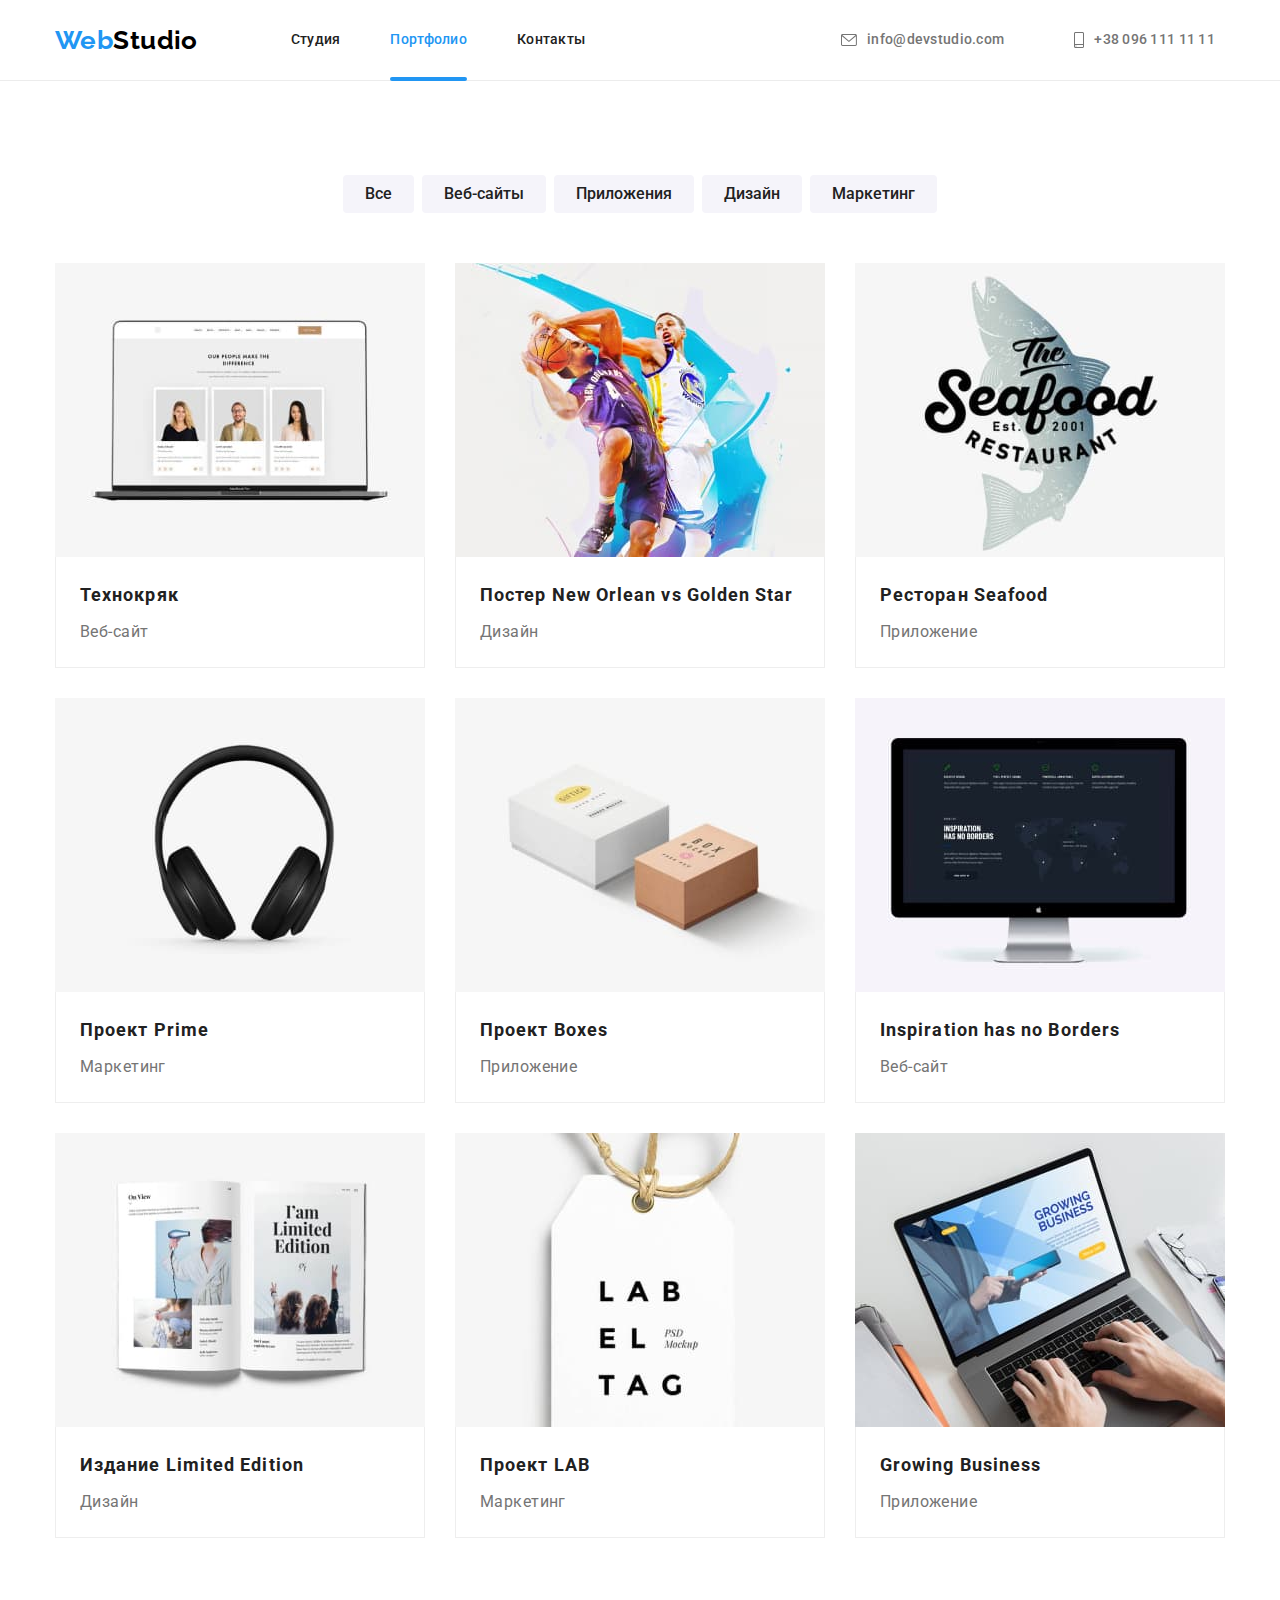
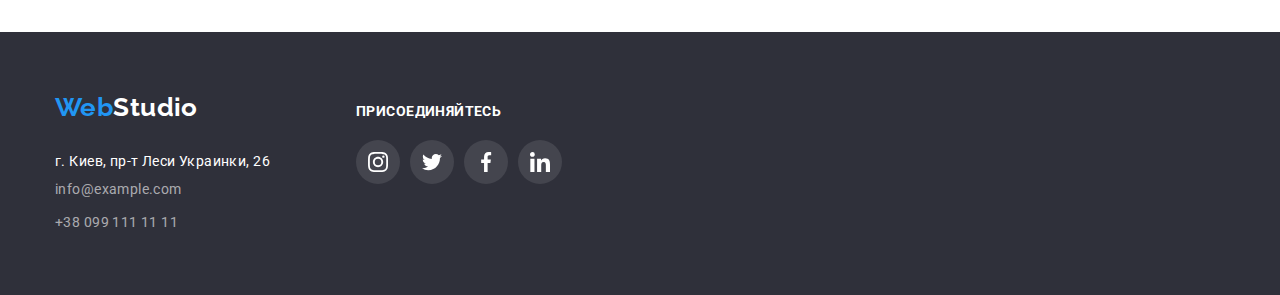
==== portfolio.html @ 467b0029 "add files" ====
<!DOCTYPE html>
<html lang="ru">
  <head>
    <meta charset="UTF-8" />
    <meta http-equiv="X-UA-Compatible" content="IE=edge" />
    <meta name="viewport" content="width=device-width, initial-scale=1.0" />
    <title>Portfolio</title>
    <link
      rel="stylesheet"
      href="https://cdnjs.cloudflare.com/ajax/libs/modern-normalize/1.0.0/modern-normalize.min.css"
    />
    <link rel="stylesheet" href="./css/styles.css" />
    <link rel="preconnect" href="https://fonts.googleapis.com" />
    <link rel="preconnect" href="https://fonts.gstatic.com" crossorigin />
    <link
      href="https://fonts.googleapis.com/css2?family=Raleway:wght@700&family=Roboto:wght@400;500;700;900&display=swap"
      rel="stylesheet"
    />
  </head>
  <body>
    <header class="page-header">
      <div class="container flex-container">
        <nav class="page-nav">
          <a class="logo" href="./index.html"><span class="logo-secondary">Web</span>Studio</a>
          <ul class="menu list">
            <li class="item">
              <a class="link" href="./index.html">Студия</a>
            </li>
            <li class="item">
              <a class="link active-list" href="./portfolio.html">Портфолио</a>
            </li>
            <li class="item">
              <a class="link" href="">Контакты</a>
            </li>
          </ul>
        </nav>

        <ul class="contacts list">
          <li class="item">
            <a class="link" href="mailto:info@devstudio.com">
              <svg class="contacts-icon" width="16" height="12">
                <use href="./images/svg/icons.svg#icon-envelope"></use>
              </svg>
              <span>info@devstudio.com</span></a
            >
          </li>
          <li class="item">
            <a class="link" href="tel:+380961111111">
              <svg class="contacts-icon" width="10" height="16">
                <use href="./images/svg/icons.svg#icon-smartphone"></use>
              </svg>
              <span>+38 096 111 11 11</span>
            </a>
          </li>
        </ul>
      </div>
    </header>

    <main>
      <section class="section portfolio">
        <div class="container">
          <h2 class="visually-hidden">Портфолио</h2>
          <!-- Кнопки -->
          <ul class="portfolio-buttons list">
            <li class="item">
              <button class="button" type="button">Все</button>
            </li>
            <li class="item">
              <button class="button" type="button">Веб-сайты</button>
            </li>
            <li class="item">
              <button class="button" type="button">Приложения</button>
            </li>
            <li class="item">
              <button class="button" type="button">Дизайн</button>
            </li>
            <li class="item">
              <button class="button" type="button">Маркетинг</button>
            </li>
          </ul>

          <!-- Карточки портфолио -->
          <ul class="portfolio-gallery list">
            <li class="item">
              <div class="thumb">
                <img
                  class="portfolio-img"
                  src="./images/portfolio/project1.jpg"
                  alt="Технокряк"
                  width="370"
                />
                <div class="overlay">
                  <p class="overlay-text">
                    Ресурс предлагает комплексные предложения с разным уровнем функционала и
                    сервисов. Все это позволит посетителю получить исчерпывающие сведения о компании
                    или частном лице.
                  </p>
                </div>
              </div>

              <div class="portfolio-box">
                <h3 class="portfolio-title">Технокряк</h3>
                <p class="portfolio-text">Веб-сайт</p>
              </div>
            </li>

            <li class="item">
              <div class="thumb">
                <img
                  class="portfolio-img"
                  src="./images/portfolio/project2.jpg"
                  alt="Постер New Orlean vs Golden Star"
                  width="370"
                />
                <div class="overlay">
                  <p class="overlay-text">
                    Ресурс предлагает комплексные предложения с разным уровнем функционала и
                    сервисов. Все это позволит посетителю получить исчерпывающие сведения о компании
                    или частном лице.
                  </p>
                </div>
              </div>

              <div class="portfolio-box">
                <h3 class="portfolio-title">Постер New Orlean vs Golden Star</h3>
                <p class="portfolio-text">Дизайн</p>
              </div>
            </li>

            <li class="item">
              <div class="thumb">
                <img
                  class="portfolio-img"
                  src="./images/portfolio/project3.jpg"
                  alt="Ресторан Seafood"
                  width="370"
                />
                <div class="overlay">
                  <p class="overlay-text">
                    Ресурс предлагает комплексные предложения с разным уровнем функционала и
                    сервисов. Все это позволит посетителю получить исчерпывающие сведения о компании
                    или частном лице.
                  </p>
                </div>
              </div>

              <div class="portfolio-box">
                <h3 class="portfolio-title">Ресторан Seafood</h3>
                <p class="portfolio-text">Приложение</p>
              </div>
            </li>

            <li class="item">
              <div class="thumb">
                <img
                  class="portfolio-img"
                  src="./images/portfolio/project4.jpg"
                  alt="Проект Prime"
                  width="370"
                />
                <div class="overlay">
                  <p class="overlay-text">
                    Ресурс предлагает комплексные предложения с разным уровнем функционала и
                    сервисов. Все это позволит посетителю получить исчерпывающие сведения о компании
                    или частном лице.
                  </p>
                </div>
              </div>

              <div class="portfolio-box">
                <h3 class="portfolio-title">Проект Prime</h3>
                <p class="portfolio-text">Маркетинг</p>
              </div>
            </li>

            <li class="item">
              <div class="thumb">
                <img
                  class="portfolio-img"
                  src="./images/portfolio/project5.jpg"
                  alt="Проект Boxes"
                  width="370"
                />
                <div class="overlay">
                  <p class="overlay-text">
                    Ресурс предлагает комплексные предложения с разным уровнем функционала и
                    сервисов. Все это позволит посетителю получить исчерпывающие сведения о компании
                    или частном лице.
                  </p>
                </div>
              </div>

              <div class="portfolio-box">
                <h3 class="portfolio-title">Проект Boxes</h3>
                <p class="portfolio-text">Приложение</p>
              </div>
            </li>

            <li class="item">
              <div class="thumb">
                <img
                  class="portfolio-img"
                  src="./images/portfolio/project6.jpg"
                  alt="Inspiration has no Borders"
                  width="370"
                />
                <div class="overlay">
                  <p class="overlay-text">
                    Ресурс предлагает комплексные предложения с разным уровнем функционала и
                    сервисов. Все это позволит посетителю получить исчерпывающие сведения о компании
                    или частном лице.
                  </p>
                </div>
              </div>
              <div class="portfolio-box">
                <h3 class="portfolio-title">Inspiration has no Borders</h3>
                <p class="portfolio-text">Веб-сайт</p>
              </div>
            </li>

            <li class="item">
              <div class="thumb">
                <img
                  class="portfolio-img"
                  src="./images/portfolio/project7.jpg"
                  alt="Издание Limited Edition"
                  width="370"
                />
                <div class="overlay">
                  <p class="overlay-text">
                    Ресурс предлагает комплексные предложения с разным уровнем функционала и
                    сервисов. Все это позволит посетителю получить исчерпывающие сведения о компании
                    или частном лице.
                  </p>
                </div>
              </div>

              <div class="portfolio-box">
                <h3 class="portfolio-title">Издание Limited Edition</h3>
                <p class="portfolio-text">Дизайн</p>
              </div>
            </li>

            <li class="item">
              <div class="thumb">
                <img
                  class="portfolio-img"
                  src="./images/portfolio/project8.jpg"
                  alt="Проект LAB"
                  width="370"
                />
                <div class="overlay">
                  <p class="overlay-text">
                    Ресурс предлагает комплексные предложения с разным уровнем функционала и
                    сервисов. Все это позволит посетителю получить исчерпывающие сведения о компании
                    или частном лице.
                  </p>
                </div>
              </div>

              <div class="portfolio-box">
                <h3 class="portfolio-title">Проект LAB</h3>
                <p class="portfolio-text">Маркетинг</p>
              </div>
            </li>

            <li class="item">
              <div class="thumb">
                <img
                  class="portfolio-img"
                  src="./images/portfolio/project9.jpg"
                  alt="Growing Business"
                  width="370"
                  height="294"
                />
                <div class="overlay">
                  <p class="overlay-text">
                    Ресурс предлагает комплексные предложения с разным уровнем функционала и
                    сервисов. Все это позволит посетителю получить исчерпывающие сведения о компании
                    или частном лице.
                  </p>
                </div>
              </div>

              <div class="portfolio-box">
                <h3 class="portfolio-title">Growing Business</h3>
                <p class="portfolio-text">Приложение</p>
              </div>
            </li>
          </ul>
        </div>
      </section>
    </main>

    <footer class="footer">
      <div class="container">
        <div class="footer-box">
          <a class="footer-logo logo" href=""><span class="logo-secondary">Web</span>Studio</a>

          <address class="address">
            <ul class="address-list list">
              <li class="item">
                <p class="text-address">г. Киев, пр-т Леси Украинки, 26</p>
              </li>
              <li class="item">
                <a class="footer-contacts" href="mailto:info@example.com">info@example.com</a>
              </li>
              <li class="item">
                <a class="footer-contacts" href="tel:+380991111111"> +38 099 111 11 11</a>
              </li>
            </ul>
          </address>
        </div>
        <div class="join-us">
          <h3 class="join-us-title">Присоединяйтесь</h3>
          <ul class="social-networks list">
            <li class="list-item">
              <a href="" class="link footer-social-networks">
                <svg class="icon" width="20" height="20">
                  <use href="./images/svg/icons.svg#icon-instagram"></use>
                </svg>
              </a>
            </li>
            <li class="list-item">
              <a href="" class="link footer-social-networks">
                <svg class="icon" width="20" height="20">
                  <use href="./images/svg/icons.svg#icon-twitter"></use>
                </svg>
              </a>
            </li>
            <li class="list-item">
              <a href="" class="link footer-social-networks">
                <svg class="icon" width="20" height="20">
                  <use href="./images/svg/icons.svg#icon-facebook"></use>
                </svg>
              </a>
            </li>
            <li class="list-item">
              <a href="" class="link footer-social-networks">
                <svg class="icon" width="20" height="20">
                  <use href="./images/svg/icons.svg#icon-linkedin"></use>
                </svg>
              </a>
            </li>
          </ul>
        </div>
      </div>
    </footer>
  </body>
</html>
---- css/styles.css ----
:root {
  --main-color: #757575;
  --secondary-color: #212121;
  --accent-color: #2196f3;
  --hero-button: #188ce8;
  --primary-white-color: #ffffff;
  --logo-color: #000000;
  --section-bg: #f5f4fa;
  --hero-footer-bg: #2f303a;
  --address-color: rgba(255, 255, 255, 0.6);
}

.list {
  list-style: none;
  padding: 0;
  margin: 0;
}

.link {
  text-decoration: inherit;
}

body {
  font-family: 'Roboto', sans-serif;

  font-size: 14px;
  letter-spacing: 0.03em;
  text-decoration: none;
  font-style: normal;

  color: var(--main-color);
  background-color: var(--primary-white-color);
}

.container {
  width: 1200px;
  margin: 0 auto;
  padding: 0 15px;
}

h1,
h2,
h3,
h4,
h5,
h6,
p {
  margin: 0;
}

img {
  display: block;
  max-width: 100%;
  height: auto;
}

.visually-hidden {
  position: absolute;
  width: 1px;
  height: 1px;
  margin: -1px;
  border: 0;
  padding: 0;
  white-space: nowrap;
  clip-path: inset(100%);
  clip: rect(0 0 0 0);
  overflow: hidden;
}

.section {
  padding-top: 94px;
  padding-bottom: 94px;
}

/* ============== HEADER =============== */
.page-header {
  border-bottom: 1px solid #ececec;
}

.flex-container {
  display: flex;
  align-items: center;
}

.page-nav {
  display: flex;
  align-items: center;
}

.menu {
  display: flex;
}

.logo {
  margin-right: 93px;

  text-decoration: inherit;
  color: var(--logo-color);

  font-family: 'Raleway';
  font-weight: 700;
  font-size: 26px;
  line-height: 1.19;
}

.logo-secondary {
  color: var(--accent-color);
}

/* site nav styles */
.menu .item:not(:last-child) {
  margin-right: 50px;
}

.menu .item {
  position: relative;
}

.menu .link {
  display: block;
  padding-top: 32px;
  padding-bottom: 32px;

  text-decoration: inherit;
  color: var(--secondary-color);
  font-weight: 500;
  line-height: 1.14;
  letter-spacing: 0.02em;

  transition: color 250ms cubic-bezier(0.4, 0, 0.2, 1);
}

.menu .link:hover,
.menu .link:focus {
  color: var(--accent-color);
}

.menu .active-list {
  color: var(--accent-color);
}

.menu .active-list::after {
  position: absolute;
  content: '';
  display: block;
  width: 100%;
  height: 4px;
  bottom: -1px;

  background: #2196f3;
  border-radius: 2px;
}

/* header contacts styles */
.contacts {
  display: flex;
  margin-left: auto;
}

.contacts .item:not(:last-child) {
  margin-right: 50px;
}

.contacts-icon {
  margin-right: 10px;
}

.contacts .link {
  display: flex;
  align-items: center;
  padding: 10px;

  font-weight: 500;
  line-height: 1.14;
  letter-spacing: 0.02em;

  text-decoration: none;
  color: inherit;
  fill: currentColor;

  transition: color 250ms cubic-bezier(0.4, 0, 0.2, 1);
}

.contacts .link:hover,
.contacts .link:focus {
  color: var(--accent-color);
}
/* ============== /HEADER =============== */

/* ============== HERO =============== */

.hero {
  height: 600px;
  max-width: 1600px;
  margin: 0 auto;
  text-align: center;
  background: linear-gradient(rgba(47, 48, 58, 0.4), rgba(47, 48, 58, 0.4)),
    url('../images/hero/hero-background.jpg');
  background-color: #c4c4c4;
  background-repeat: no-repeat;
  background-size: cover;
  background-position: center;
  padding: 200px 0;
}

.hero-title {
  margin: 0 auto;
  margin-bottom: 30px;
  max-width: 700px;

  font-weight: 900;
  font-size: 44px;
  line-height: 1.36;

  letter-spacing: 0.06em;
  text-transform: uppercase;
  color: var(--primary-white-color);
}

.hero-button {
  padding: 10px 32px;

  font-family: 'Roboto', sans-serif;
  font-weight: 700;
  font-size: 16px;
  line-height: 1.88;
  border: none;
  text-align: center;
  letter-spacing: 0.06em;
  color: var(--primary-white-color);

  background-color: var(--accent-color);
  box-shadow: 0px 4px 4px rgba(0, 0, 0, 0.15);
  border-radius: 4px;

  cursor: pointer;
  transition: background-color 250ms cubic-bezier(0.4, 0, 0.2, 1);
}

.hero-button:hover {
  background-color: var(--hero-button);
}

/* ============== /HERO =============== */

/* ============== MODAL =============== */
.backdrop {
  position: fixed;
  z-index: 100;
  top: 0;
  right: 0;
  width: 100%;
  height: 100%;

  background: rgba(0, 0, 0, 0.2);

  opacity: 1;
  transition: opacity 250ms cubic-bezier(0.4, 0, 0.2, 1),
    visibility 250ms cubic-bezier(0.4, 0, 0.2, 1);
}

.backdrop.is-hidden {
  visibility: hidden;
  opacity: 0;
  pointer-events: none;
}

.backdrop.is-hidden .modal {
  opacity: 0;
  transform: translate(-50%, -50%) scale(0.5);
}

.modal {
  position: absolute;
  top: 50%;
  left: 50%;
  opacity: 1;

  background-color: var(--primary-white-color);
  min-width: 528px;
  min-height: 581px;

  transform: translate(-50%, -50%) scale(1);
  transition: transform 250ms cubic-bezier(0.4, 0, 0.2, 1),
    opacity 250ms cubic-bezier(0.4, 0, 0.2, 1);
}

.close-btn {
  position: absolute;
  top: 8px;
  right: 8px;

  display: flex;
  align-items: center;
  justify-content: center;
  margin: 0;
  padding: 0;
  width: 30px;
  height: 30px;
  border-radius: 50%;
  background-color: var(--primary-white-color);
  border: 1px solid rgba(0, 0, 0, 0.1);
  cursor: pointer;
}

/* ============== /MODAL =============== */

/* ============= section особенности работы ============== */
.features {
  display: flex;
}

.features .item:not(:last-child) {
  margin-right: 30px;
}

.features .item {
  flex-basis: calc(100% / 4);
}

.features .thumb {
  display: flex;
  align-items: center;
  justify-content: center;
  margin-bottom: 30px;

  background-color: var(--section-bg);
  border-radius: 4px;
  height: 120px;
}

.features-title {
  margin-bottom: 10px;

  font-family: 'Roboto', sans-serif;
  font-weight: 700;
  line-height: 1.14;
  font-size: 14px;
  text-transform: uppercase;

  color: var(--secondary-color);
}

.features-text {
  line-height: 1.71;
}
/* ============= /section особенности работы ============= */

/* ========== section WORK чем мы занимаемсяа =========== */
.section.work {
  padding-top: 0;
}

.title {
  margin-bottom: 50px;
  font-weight: 700;
  font-size: 36px;
  line-height: 1.17;
  text-align: center;

  color: var(--secondary-color);
}

.work-list {
  display: flex;
}

.work-list .item:not(:last-child) {
  margin-right: 30px;
}

.work-list .item {
  position: relative;
}

.item-title {
  position: absolute;
  bottom: 0;

  padding: 27px 0;
  width: 100%;

  background: rgba(47, 48, 58, 0.8);
  font-weight: 700;
  line-height: 1.14;
  text-align: center;
  text-transform: uppercase;

  color: var(--primary-white-color);
}
/* ============ /section чем мы занимаемсяа =============== */

/* ============== section TEAM =============== */
.team {
  background-color: var(--section-bg);
}

.team-list {
  display: flex;
}

.team-list .item {
  background-color: var(--primary-white-color);
  box-shadow: 0px 1px 3px rgba(0, 0, 0, 0.12), 0px 1px 1px rgba(0, 0, 0, 0.14),
    0px 2px 1px rgba(0, 0, 0, 0.2);
  border-radius: 0px 0px 4px 4px;
}

.team-list .item:not(:last-child) {
  margin-right: 30px;
}

.team-box {
  padding: 30px 32px;
}

.team-member {
  margin-bottom: 10px;

  font-weight: 500;
  font-size: 16px;
  line-height: 1.19;
  text-align: center;
  color: var(--secondary-color);
}

.team-job {
  margin-bottom: 16px;
  font-size: 16px;
  line-height: 1.19;

  text-align: center;
}

.social-networks {
  display: flex;
  align-items: center;
}

.social-networks > .list-item:not(:last-child) {
  margin-right: 10px;
}

.social-networks > .list-item {
  width: 44px;
  height: 44px;
}

.social-networks .link {
  display: block;
  padding: 12px;

  width: 100%;
  height: 100%;
  border-radius: 50%;
  color: #afb1b8;
  fill: currentColor;
  transition: color 250ms cubic-bezier(0.4, 0, 0.2, 1),
    background-color 250ms cubic-bezier(0.4, 0, 0.2, 1);
}

.social-networks .link:hover,
.social-networks .link:focus {
  color: var(--primary-white-color);
  background-color: #2196f3;
}

/* ============== /section TEAM =============== */

/* ============== section REGULAR CUSTOMERS============= */

.clients {
  display: flex;
}

.clients .item:not(:last-child) {
  margin-right: 30px;
}

.clients .item {
  width: 170px;
  height: 92px;
}

.clients .icon-container {
  display: flex;
  justify-content: center;
  align-items: center;

  border: 1px solid #afb1b8;
  border-radius: 4px;
  width: 100%;
  height: 100%;
  color: #afb1b8;
  fill: currentColor;
  transition: color 250ms cubic-bezier(0.4, 0, 0.2, 1), border 250ms cubic-bezier(0.4, 0, 0.2, 1);
}

.clients .icon-container:hover,
.clients .icon-container:focus {
  border: 1px solid var(--accent-color);
  color: var(--accent-color);
}

/* ============== /section REGULAR CUSTOMERS============= */

/* ==============FOOTER =============== */
.footer {
  background: var(--hero-footer-bg);
  padding: 60px 0;
}

.footer .container {
  display: flex;
  align-items: baseline;
}

.footer-box {
  margin-right: 70px;
  width: 231px;
}

.footer-logo {
  display: block;
  margin-bottom: 30px;
  margin-right: 0;

  color: var(--primary-white-color);
}

.text-address {
  font-style: normal;

  color: var(--primary-white-color);
}

.footer-contacts {
  display: block;
  text-decoration: none;
  font-style: normal;
  line-height: 1.71;

  color: var(--address-color);
}

.join-us-title {
  margin-bottom: 20px;

  font-weight: 700;
  font-size: 14px;
  line-height: 1.14;
  text-transform: uppercase;
  color: var(--primary-white-color);
}

.address-list .item:not(:last-child) {
  margin-bottom: 9px;
}

.footer-social-networks {
  background: rgba(255, 255, 255, 0.1);
}

.footer-social-networks .icon {
  color: var(--primary-white-color);
}
/* ============== /FOOTER =============== */

/* ============== portfolio.html =============== */

/* ============== BUTTONS КНОПКИ ПОРТФОЛИО =============== */
.portfolio-buttons {
  display: flex;
  justify-content: center;
  margin-bottom: 50px;
}

.portfolio-buttons .item:not(:last-child) {
  margin-right: 8px;
}

.portfolio-buttons .button {
  padding: 6px 22px;

  background: var(--section-bg);
  color: var(--secondary-color);
  border-radius: 4px;
  border: none;

  font-family: 'Roboto', sans-serif;
  font-weight: 500;
  font-size: 16px;
  line-height: 1.63;
  text-align: center;
  cursor: pointer;
  transition: color 250ms cubic-bezier(0.4, 0, 0.2, 1),
    background-color 250ms cubic-bezier(0.4, 0, 0.2, 1),
    box-shadow 250ms cubic-bezier(0.4, 0, 0.2, 1);
}

.portfolio-buttons .button:hover,
.portfolio-buttons .button:focus {
  background: var(--accent-color);
  color: var(--primary-white-color);

  box-shadow: 0px 3px 1px rgba(0, 0, 0, 0.1), 0px 1px 2px rgba(0, 0, 0, 0.08),
    0px 2px 2px rgba(0, 0, 0, 0.12);
  border-radius: 4px;
}
/* ============== /BUTTONS КНОПКИ ПОРТФОЛИО =============== */

/* ============== ГАЛЕРЕЯ РАБОТ =============== */
.portfolio-gallery {
  display: flex;
  flex-wrap: wrap;
  gap: 30px;
  /* margin-left: -30px;
    margin-top: -30px; */
}

.portfolio-box {
  padding: 20px 24px;
}

.portfolio-title {
  margin-bottom: 4px;
}

.portfolio-gallery .item {
  /* margin-left: 30px;
    margin-top: 30px; */
  flex-basis: calc((100% - 60px) / 3);
  transition: box-shadow 250ms cubic-bezier(0.4, 0, 0.2, 1);
}

.portfolio-gallery .item:hover {
  box-shadow: 0px 1px 1px rgba(0, 0, 0, 0.12), 0px 4px 4px rgba(0, 0, 0, 0.06),
    1px 4px 6px rgba(0, 0, 0, 0.16);
}

/* ====== OVERLAY ======== */

.thumb {
  position: relative;
  overflow: hidden;
}

.overlay {
  position: absolute;
  top: 0;
  left: 0;

  width: 100%;
  height: 100%;
  background: rgba(33, 150, 243, 0.9);

  transform: translateY(101%);
  transition: transform 250ms cubic-bezier(0.4, 0, 0.2, 1);
}

.portfolio-gallery .item:hover .overlay {
  transform: translateX(0);
}

.overlay-text {
  padding: 63px 24px;

  font-size: 18px;
  line-height: 1.56;
  color: var(--primary-white-color);
}

/* ====== /OVERLAY ======== */

.portfolio-box {
  padding: 20px 24px;
  border: 1px solid #eeeeee;

  border-top: none;
}

.portfolio-title {
  margin-bottom: 4px;

  font-weight: 700;
  font-size: 18px;
  line-height: 2;
  letter-spacing: 0.06em;
  color: var(--secondary-color);
}

.portfolio-text {
  font-size: 16px;
  line-height: 1.88;
}
/* ============== /ГАЛЕРЕЯ РАБОТ =============== */
/* < !-- ul.customers>li*6.item>a.icon-container>svg.icon>use --> */
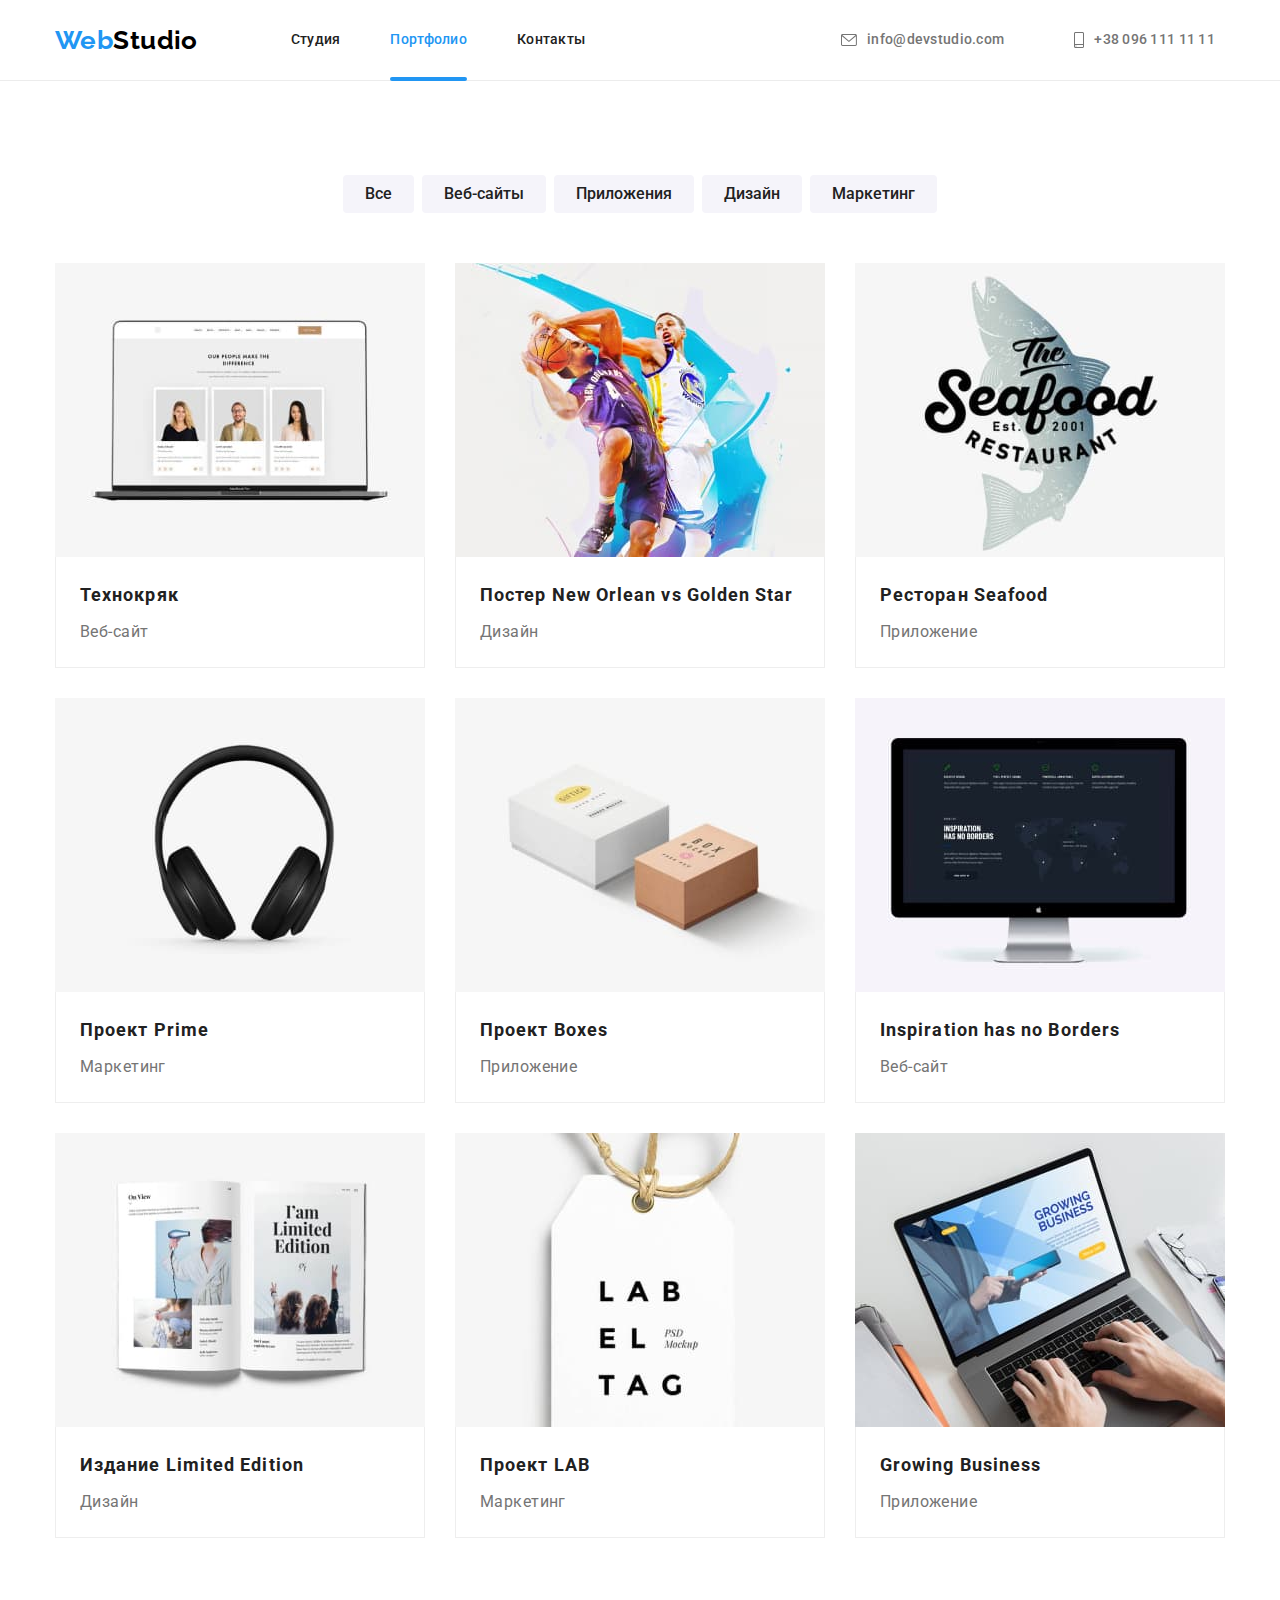
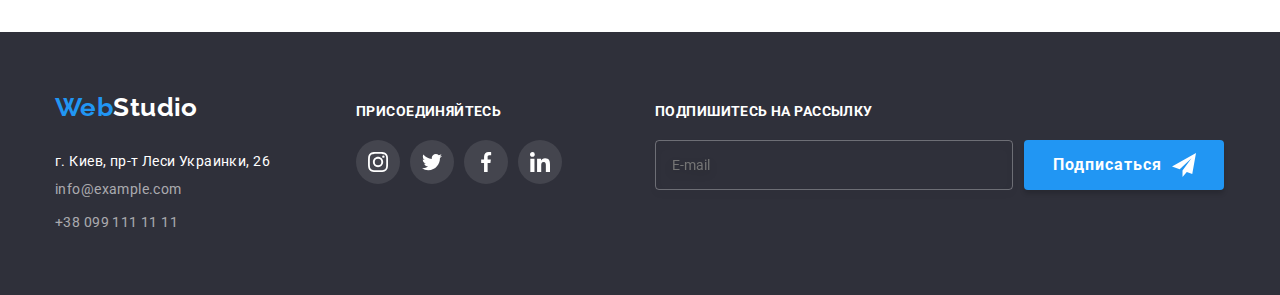
==== commit 3a8f7716: "footer" ====
--- a/portfolio.html
+++ b/portfolio.html
@@ -312,7 +312,7 @@
           </address>
         </div>
         <div class="join-us">
-          <h3 class="join-us-title">Присоединяйтесь</h3>
+          <h3 class="footer-sup-title">Присоединяйтесь</h3>
           <ul class="social-networks list">
             <li class="list-item">
               <a href="" class="link footer-social-networks">
@@ -344,6 +344,24 @@
             </li>
           </ul>
         </div>
+        <div class="subscribe">
+          <h3 class="footer-sup-title">Подпишитесь на рассылку</h3>
+          <form>
+            <input
+              class="input-subscribe"
+              type="email"
+              placeholder="E-mail"
+              name="email"
+              required
+            />
+            <button class="input-btn" type="submit">
+              Подписаться
+              <svg class="icon" width="24" height="24">
+                <use href="./images/svg/icons.svg#icon-send-footer"></use>
+              </svg>
+            </button>
+          </form>
+        </div>
       </div>
     </footer>
   </body>
--- a/css/styles.css
+++ b/css/styles.css
@@ -543,7 +543,11 @@
   color: var(--address-color);
 }
 
-.join-us-title {
+.join-us {
+  margin-right: 93px;
+}
+
+.footer-sup-title {
   margin-bottom: 20px;
 
   font-weight: 700;
@@ -564,6 +568,47 @@
 .footer-social-networks .icon {
   color: var(--primary-white-color);
 }
+
+/* =========== Subscribe ============ */
+.input-subscribe {
+  margin-right: 8px;
+  padding: 0 16px;
+  width: 358px;
+  height: 50px;
+  border: 1px solid rgba(255, 255, 255, 0.3);
+  filter: drop-shadow(0px 4px 4px rgba(0, 0, 0, 0.15));
+  border-radius: 4px;
+
+  color: var(--primary-white-color);
+  background-color: transparent;
+}
+
+.input-btn {
+  display: inline-flex;
+  align-items: center;
+  text-align: center;
+  justify-content: center;
+  width: 200px;
+  height: 50px;
+  box-shadow: 0px 4px 4px rgba(0, 0, 0, 0.15);
+  border-radius: 4px;
+  border: none;
+  cursor: pointer;
+
+  font-weight: 700;
+  font-size: 16px;
+  line-height: 1.88;
+  letter-spacing: 0.06em;
+
+  color: #ffffff;
+  background: var(--accent-color);
+}
+
+.input-btn > .icon {
+  margin-left: 10px;
+}
+/* =========== /Subscribe ============ */
+
 /* ============== /FOOTER =============== */
 
 /* ============== portfolio.html =============== */
